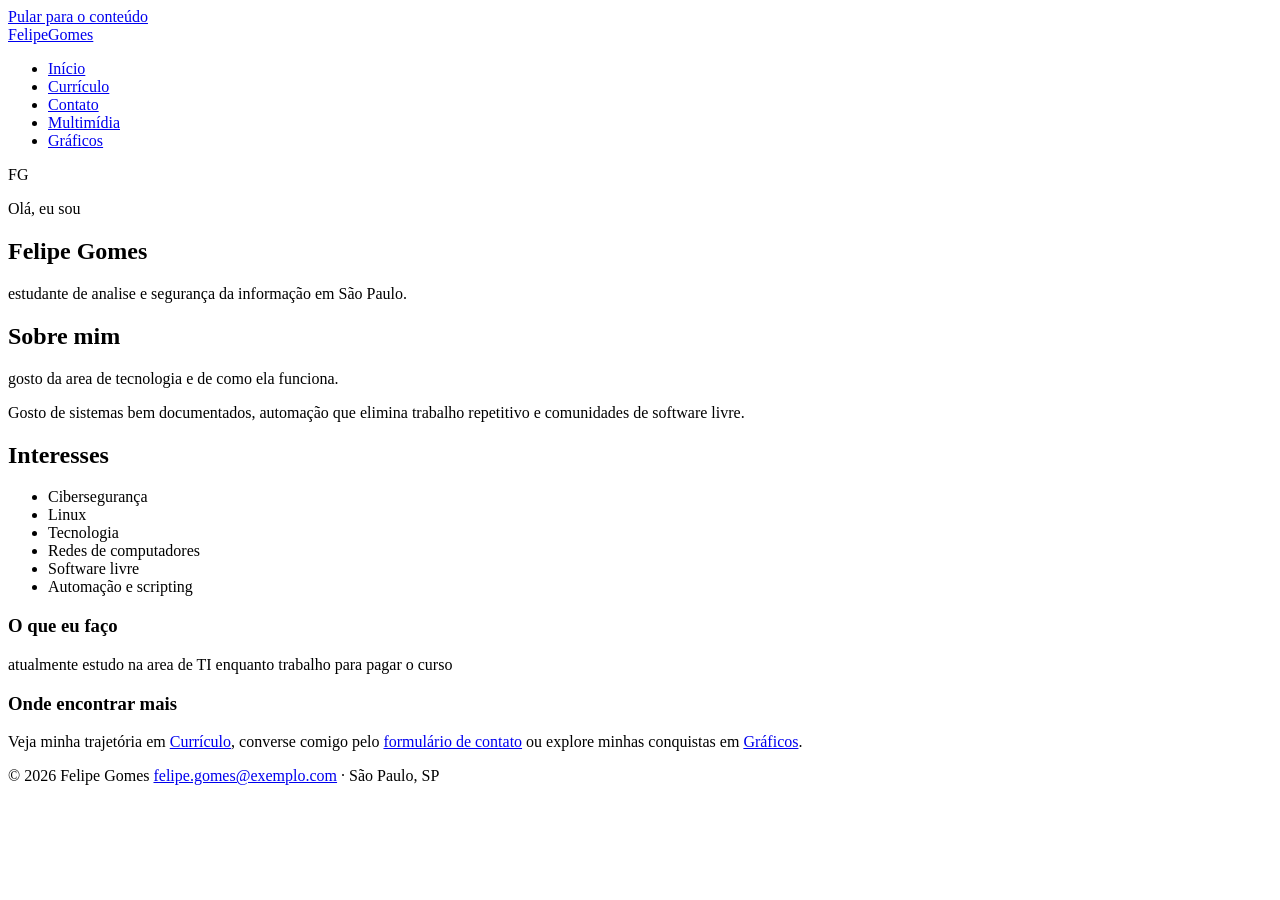
==== index.html @ fa4b6366 "Adiciona as 5 páginas HTML do site (início, currículo, contato, multimídia e gráficos)" ====
<!DOCTYPE html>
<html lang="pt-BR">
<head>
  <meta charset="UTF-8">
  <meta name="viewport" content="width=device-width, initial-scale=1.0">
  <title>Felipe Gomes — Início</title>
  <meta name="description" content="Site pessoal de Felipe Gomes, analista de segurança da informação e entusiasta de Linux e tecnologia.">
  <link rel="stylesheet" href="css/style.css">
</head>
<body>
  <a class="skip-link" href="#conteudo">Pular para o conteúdo</a>

  <header class="site-header">
    <div class="header-inner">
      <a class="wordmark" href="index.html">Felipe<span>Gomes</span></a>
      <nav class="main-nav" aria-label="Menu principal">
        <ul>
          <li><a href="index.html">Início</a></li>
          <li><a href="curriculo.html">Currículo</a></li>
          <li><a href="formulario.html">Contato</a></li>
          <li><a href="multimidia.html">Multimídia</a></li>
          <li><a href="graficos.html">Gráficos</a></li>
        </ul>
      </nav>
    </div>
  </header>

  <main id="conteudo">
    <section class="page-hero page-hero--flush">
      <div class="identity-row">
        <div class="avatar" role="img" aria-label="Avatar com as iniciais FG">FG</div>
        <div>
          <p class="kicker">Olá, eu sou</p>
          <h1>Felipe Gomes</h1>
          <p class="lead">estudante de analise e segurança da informação em São Paulo.</p>
        </div>
      </div>
    </section>

    <div class="card-grid">
      <section class="card">
        <h2>Sobre mim</h2>
        <p>
          gosto da area de tecnologia e de como ela funciona.
        </p>
        <p>
          Gosto de sistemas bem documentados, automação que elimina trabalho
          repetitivo e comunidades de software livre.
        </p>
      </section>

      <section class="card">
        <h2>Interesses</h2>
        <ul class="tag-list">
          <li>Cibersegurança</li>
          <li>Linux</li>
          <li>Tecnologia</li>
          <li>Redes de computadores</li>
          <li>Software livre</li>
          <li>Automação e scripting</li>
        </ul>
      </section>

      <section class="card">
        <h3>O que eu faço</h3>
        <p>
          atualmente estudo na area de TI enquanto trabalho para pagar o curso
        </p>
      </section>

      <section class="card">
        <h3>Onde encontrar mais</h3>
        <p>
          Veja minha trajetória em <a href="curriculo.html">Currículo</a>,
          converse comigo pelo <a href="formulario.html">formulário de contato</a>
          ou explore minhas conquistas em <a href="graficos.html">Gráficos</a>.
        </p>
      </section>
    </div>
  </main>

  <footer class="site-footer">
    <div class="footer-inner">
      <span>&copy; 2026 Felipe Gomes</span>
      <span><a href="mailto:felipe.gomes@exemplo.com">felipe.gomes@exemplo.com</a> · São Paulo, SP</span>
    </div>
  </footer>

  <script src="js/nav.js"></script>
</body>
</html>
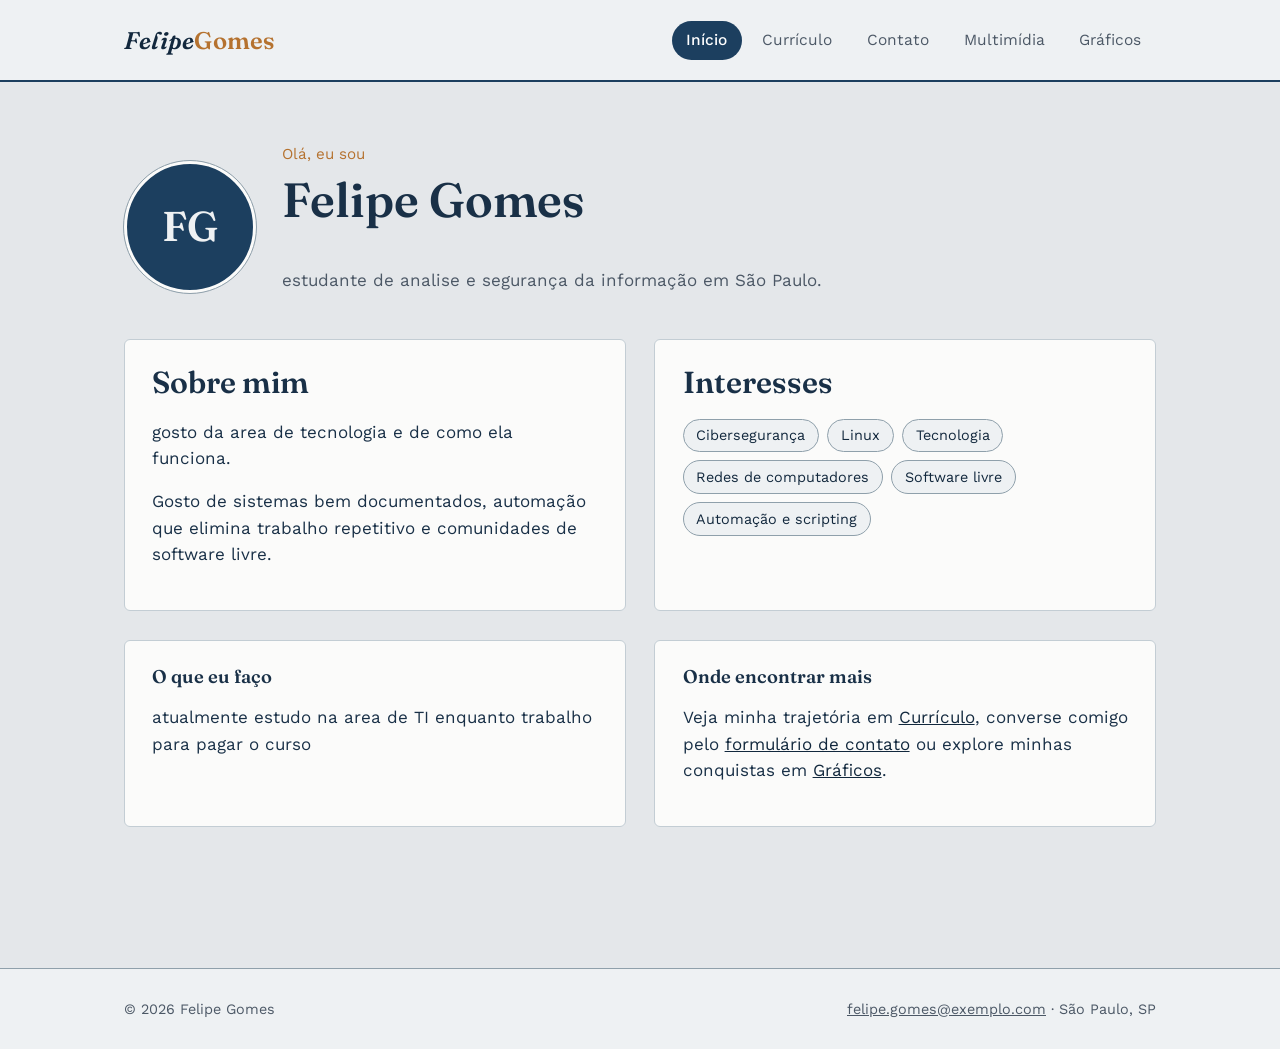
==== commit def2aec3: "Renomeia css/style.css para css/estilos.css e atualiza os links das páginas" ====
--- a/index.html
+++ b/index.html
@@ -5,7 +5,7 @@
   <meta name="viewport" content="width=device-width, initial-scale=1.0">
   <title>Felipe Gomes — Início</title>
   <meta name="description" content="Site pessoal de Felipe Gomes, analista de segurança da informação e entusiasta de Linux e tecnologia.">
-  <link rel="stylesheet" href="css/style.css">
+  <link rel="stylesheet" href="css/estilos.css">
 </head>
 <body>
   <a class="skip-link" href="#conteudo">Pular para o conteúdo</a>
--- a/css/estilos.css
+++ b/css/estilos.css
@@ -0,0 +1,589 @@
+/* =========================================================
+   Felipe Gomes — site pessoal (CP2: responsivo, mobile-first)
+   Paleta: azul escuro + ocre queimado sobre papel acinzentado
+   Tipografia: Fraunces (títulos) + Work Sans (texto)
+
+   Estratégia: os estilos base abaixo valem para celulares.
+   Telas maiores recebem ajustes via @media (min-width: ...):
+     - 640px  -> tablets / celulares na horizontal
+     - 960px  -> desktops
+   ========================================================= */
+
+@import url('https://fonts.googleapis.com/css2?family=Fraunces:ital,opsz,wght@0,9..144,400;0,9..144,600;1,9..144,500&family=Work+Sans:wght@400;500;600&display=swap');
+
+:root {
+  --paper: #e4e7ea;
+  --paper-warm: #eef1f3;
+  --ink: #193047;
+  --ink-soft: #4c5866;
+  --accent: #1c3f5f;
+  --accent-deep: #12283d;
+  --ochre: #b5722f;
+  --card: #fbfbfa;
+  --line: #c3cdd4;
+  --line-strong: #8fa0ab;
+  --radius: 6px;
+  --measure: 68ch;
+  --page-width: 1080px;
+}
+
+* { box-sizing: border-box; }
+
+html { scroll-behavior: smooth; }
+
+body {
+  margin: 0;
+  background: var(--paper);
+  color: var(--ink);
+  font-family: 'Work Sans', sans-serif;
+  font-size: 1rem;
+  line-height: 1.55;
+}
+
+/* ---------- Imagens e mídias responsivas ---------- */
+img,
+svg,
+video,
+canvas,
+iframe {
+  max-width: 100%;
+}
+
+img,
+svg,
+video,
+canvas {
+  height: auto;
+}
+
+img,
+video { display: block; }
+
+a { color: var(--accent-deep); }
+a:hover { color: var(--ochre); }
+
+h1, h2, h3 {
+  font-family: 'Fraunces', serif;
+  font-weight: 600;
+  color: var(--ink);
+  line-height: 1.15;
+  margin-top: 0;
+}
+
+h1 { font-size: 2rem; }
+h2 { font-size: 1.4rem; margin-bottom: 0.6em; }
+h3 { font-size: 1.1rem; margin-bottom: 0.4em; }
+
+p { max-width: var(--measure); }
+
+/* ---------- Skip link ---------- */
+.skip-link {
+  position: absolute;
+  left: -999px;
+  top: 0;
+  background: var(--accent);
+  color: #fff;
+  padding: 0.6em 1em;
+  z-index: 100;
+}
+.skip-link:focus {
+  left: 1rem;
+  top: 1rem;
+}
+
+/* ---------- Cabeçalho / menu (Flexbox) ---------- */
+.site-header {
+  border-bottom: 2px solid var(--accent);
+  background: var(--paper-warm);
+}
+
+/* Mobile: logo em cima, menu embaixo */
+.header-inner {
+  max-width: var(--page-width);
+  margin: 0 auto;
+  padding: 1rem;
+  display: flex;
+  flex-direction: column;
+  align-items: flex-start;
+  gap: 0.7rem;
+}
+
+.wordmark {
+  font-family: 'Fraunces', serif;
+  font-weight: 600;
+  font-style: italic;
+  font-size: 1.4rem;
+  color: var(--accent-deep);
+  text-decoration: none;
+  letter-spacing: 0.01em;
+}
+.wordmark:hover { color: var(--ochre); }
+.wordmark span { color: var(--ochre); font-style: normal; }
+
+.main-nav ul {
+  list-style: none;
+  display: flex;
+  flex-wrap: wrap;
+  gap: 0.35rem;
+  margin: 0;
+  padding: 0;
+}
+
+.main-nav a {
+  display: inline-block;
+  padding: 0.5rem 0.8rem;
+  color: var(--ink-soft);
+  text-decoration: none;
+  font-size: 0.95rem;
+  border-radius: 999px;
+  border: 1px solid transparent;
+  transition: border-color 0.15s ease, color 0.15s ease, background 0.15s ease;
+}
+
+.main-nav a:hover {
+  border-color: var(--line-strong);
+  color: var(--accent-deep);
+}
+
+.main-nav a[aria-current="page"] {
+  background: var(--accent);
+  color: #fff;
+  font-weight: 500;
+}
+
+/* ---------- Layout base ---------- */
+main {
+  max-width: var(--page-width);
+  margin: 0 auto;
+  padding: 0.5rem 1rem 3rem;
+}
+
+.page-hero {
+  padding: 1.6rem 0 0.3rem;
+}
+
+.page-hero--flush { padding-bottom: 0; }
+
+.kicker {
+  color: var(--ochre);
+  font-size: 0.95rem;
+  margin: 0 0 0.3rem;
+}
+
+.lead {
+  color: var(--ink-soft);
+  margin-top: 0.4rem;
+}
+
+/* ---------- Grid de cards ---------- */
+/* Mobile: 1 coluna */
+.card-grid {
+  display: grid;
+  grid-template-columns: minmax(0, 1fr);
+  gap: 1rem;
+  margin: 1.4rem 0;
+}
+
+.card {
+  background: var(--card);
+  border: 1px solid var(--line);
+  border-radius: var(--radius);
+  padding: 1.2rem;
+}
+
+.card h2, .card h3 { margin-top: 0; }
+
+.card.wide { grid-column: 1 / -1; }
+
+.card-solo {
+  background: var(--card);
+  border: 1px solid var(--line);
+  border-radius: var(--radius);
+  padding: 1.2rem;
+  margin: 1.4rem 0;
+}
+
+.form-card { max-width: 640px; }
+
+/* ---------- Identidade (index) — Flexbox ---------- */
+.identity-row {
+  display: flex;
+  flex-direction: column;
+  align-items: flex-start;
+  gap: 1rem;
+  margin-bottom: 1rem;
+}
+
+.avatar {
+  width: 96px;
+  height: 96px;
+  border-radius: 50%;
+  background: var(--accent);
+  color: var(--paper-warm);
+  display: flex;
+  align-items: center;
+  justify-content: center;
+  font-family: 'Fraunces', serif;
+  font-size: 2rem;
+  font-weight: 600;
+  border: 3px solid var(--card);
+  outline: 1px solid var(--line-strong);
+  flex-shrink: 0;
+}
+
+.tag-list {
+  list-style: none;
+  display: flex;
+  flex-wrap: wrap;
+  gap: 0.5rem;
+  padding: 0;
+  margin: 0.8rem 0 0;
+}
+
+.tag-list li {
+  border: 1px solid var(--line-strong);
+  color: var(--accent-deep);
+  padding: 0.3rem 0.8rem;
+  border-radius: 999px;
+  font-size: 0.9rem;
+  background: var(--paper-warm);
+}
+
+/* ---------- Listas ---------- */
+.plain-list {
+  padding-left: 1.2rem;
+  margin: 0.6rem 0 0;
+}
+.plain-list li { margin-bottom: 0.9rem; }
+.plain-list li:last-child { margin-bottom: 0; }
+
+.entry-title {
+  font-weight: 600;
+  color: var(--ink);
+}
+.entry-meta {
+  display: block;
+  font-size: 0.9rem;
+  color: var(--ink-soft);
+  margin-top: 0.15rem;
+}
+
+/* ---------- Tabela ---------- */
+/* Em telas estreitas a tabela rola na horizontal dentro do card */
+.table-wrap {
+  overflow-x: auto;
+}
+
+table {
+  width: 100%;
+  border-collapse: collapse;
+  margin-top: 0.6rem;
+  font-size: 0.9rem;
+}
+
+caption {
+  text-align: left;
+  color: var(--ink-soft);
+  margin-bottom: 0.6rem;
+  font-size: 0.9rem;
+}
+
+th, td {
+  text-align: left;
+  padding: 0.55rem 0.5rem;
+  border-bottom: 1px solid var(--line);
+}
+
+thead th {
+  border-bottom: 2px solid var(--accent);
+  color: var(--accent-deep);
+  font-weight: 600;
+}
+
+tbody tr:hover { background: var(--paper-warm); }
+
+/* ---------- Formulário ---------- */
+fieldset {
+  min-width: 0;
+  border: 1px solid var(--line);
+  border-radius: var(--radius);
+  padding: 1rem;
+  margin: 0 0 1.4rem;
+}
+
+legend {
+  font-family: 'Fraunces', serif;
+  font-weight: 600;
+  padding: 0 0.5rem;
+  color: var(--accent-deep);
+}
+
+.field { margin-bottom: 1.15rem; }
+
+.field label {
+  display: block;
+  font-weight: 500;
+  margin-bottom: 0.35rem;
+}
+
+.field-label {
+  display: block;
+  font-weight: 500;
+  margin-bottom: 0.4rem;
+}
+
+.optional {
+  font-weight: 400;
+  color: var(--ink-soft);
+}
+
+/* Grid do formulário: 1 coluna no mobile, 2 colunas em telas maiores */
+.field-grid {
+  display: grid;
+  grid-template-columns: minmax(0, 1fr);
+  column-gap: 1.2rem;
+}
+
+input[type="text"],
+input[type="email"],
+input[type="tel"],
+select,
+textarea {
+  width: 100%;
+  font: inherit;
+  padding: 0.65rem 0.75rem;
+  border: 1px solid var(--line-strong);
+  border-radius: 4px;
+  background: #fff;
+  color: var(--ink);
+}
+
+input:focus, select:focus, textarea:focus, a:focus, button:focus {
+  outline: 2px solid var(--ochre);
+  outline-offset: 2px;
+}
+
+textarea { resize: vertical; min-height: 120px; }
+
+.radio-row, .checkbox-row {
+  display: flex;
+  align-items: flex-start;
+  gap: 0.6rem;
+  margin-bottom: 0.6rem;
+  font-weight: 400;
+}
+.radio-row input, .checkbox-row input { margin-top: 0.3rem; }
+.radio-row label, .checkbox-row label { display: inline; font-weight: 400; margin: 0; }
+
+.btn {
+  display: block;
+  width: 100%;
+  background: var(--accent);
+  color: #fff;
+  border: none;
+  padding: 0.8rem 1.5rem;
+  border-radius: 999px;
+  font: inherit;
+  font-weight: 500;
+  cursor: pointer;
+  transition: background 0.15s ease;
+}
+.btn:hover { background: var(--accent-deep); }
+
+.form-status {
+  margin-top: 1.1rem;
+  padding: 0.85rem 1rem;
+  border-radius: var(--radius);
+  border: 1px solid var(--accent);
+  background: var(--paper-warm);
+  color: var(--accent-deep);
+  display: none;
+}
+.form-status.visible { display: block; }
+
+/* ---------- Multimídia ---------- */
+.media-frame {
+  width: 100%;
+  border-radius: var(--radius);
+  overflow: hidden;
+  border: 1px solid var(--line);
+}
+
+.media-frame--audio { padding: 1rem; }
+
+video,
+iframe.map-frame {
+  width: 100%;
+  display: block;
+  border: none;
+}
+
+iframe.map-frame { height: 260px; }
+
+audio { width: 100%; }
+
+.media-caption {
+  font-size: 0.9rem;
+  color: var(--ink-soft);
+  margin-top: 0.6rem;
+}
+
+/* ---------- Gráficos ---------- */
+canvas {
+  display: block;
+  width: 100%;
+  background: var(--paper-warm);
+  border-radius: var(--radius);
+}
+
+.svg-wrap {
+  display: flex;
+  align-items: center;
+  justify-content: center;
+  padding: 1rem 0;
+}
+
+.botanical {
+  width: 100%;
+  max-width: 160px;
+  height: auto;
+}
+
+.leaf {
+  fill: var(--paper-warm);
+  stroke: var(--accent);
+  stroke-width: 2;
+  transition: fill 0.25s ease, transform 0.25s ease;
+  transform-origin: center;
+}
+.botanical:hover .leaf {
+  fill: var(--accent);
+  transform: scale(1.04) rotate(-2deg);
+}
+.vein { stroke: var(--ochre); stroke-width: 1.4; fill: none; opacity: 0.85; }
+
+/* ---------- Rodapé (Flexbox) ---------- */
+.site-footer {
+  border-top: 1px solid var(--line-strong);
+  background: var(--paper-warm);
+  margin-top: 2rem;
+}
+
+.footer-inner {
+  max-width: var(--page-width);
+  margin: 0 auto;
+  padding: 1.4rem 1rem;
+  display: flex;
+  flex-direction: column;
+  gap: 0.4rem;
+  font-size: 0.9rem;
+  color: var(--ink-soft);
+}
+
+.footer-inner a { color: var(--ink-soft); }
+.footer-inner a:hover { color: var(--ochre); }
+
+/* =========================================================
+   Telas médias (>= 640px): tablets e celulares deitados
+   ========================================================= */
+@media (min-width: 640px) {
+  body { font-size: 1.0625rem; }
+
+  h1 { font-size: 2.5rem; }
+  h2 { font-size: 1.7rem; }
+  h3 { font-size: 1.15rem; }
+
+  /* Cabeçalho em linha: logo à esquerda, menu à direita */
+  .header-inner {
+    flex-direction: row;
+    flex-wrap: wrap;
+    align-items: center;
+    justify-content: space-between;
+    padding: 1.3rem 1.5rem;
+    gap: 0.8rem 1.5rem;
+  }
+
+  .wordmark { font-size: 1.5rem; }
+
+  .main-nav a {
+    padding: 0.4rem 0.85rem;
+    font-size: 0.97rem;
+  }
+
+  main { padding: 1rem 1.5rem 4rem; }
+
+  .page-hero { padding-top: 2.4rem; }
+
+  /* Grid em 2 colunas */
+  .card-grid {
+    grid-template-columns: repeat(2, minmax(0, 1fr));
+    gap: 1.4rem;
+    margin: 1.8rem 0;
+  }
+
+  .card,
+  .card-solo { padding: 1.6rem 1.7rem; }
+
+  .card-solo { margin: 1.8rem 0; }
+
+  /* Identidade em linha */
+  .identity-row {
+    flex-direction: row;
+    align-items: center;
+    gap: 1.6rem;
+    margin-bottom: 1.5rem;
+  }
+
+  .avatar {
+    width: 132px;
+    height: 132px;
+    font-size: 2.6rem;
+  }
+
+  table { font-size: 0.96rem; }
+  th, td { padding: 0.65rem 0.7rem; }
+
+  fieldset { padding: 1.4rem 1.5rem 1.6rem; }
+
+  .field-grid { grid-template-columns: repeat(2, minmax(0, 1fr)); }
+
+  .btn {
+    display: inline-block;
+    width: auto;
+  }
+
+  iframe.map-frame { height: 340px; }
+
+  .botanical { max-width: 200px; }
+
+  .site-footer { margin-top: 3rem; }
+
+  .footer-inner {
+    flex-direction: row;
+    flex-wrap: wrap;
+    justify-content: space-between;
+    padding: 1.8rem 1.5rem;
+  }
+}
+
+/* =========================================================
+   Telas grandes (>= 960px): desktops
+   ========================================================= */
+@media (min-width: 960px) {
+  h1 { font-size: 3rem; }
+  h2 { font-size: 1.9rem; }
+
+  .page-hero { padding-top: 2.8rem; }
+
+  .card-grid { gap: 1.8rem; }
+
+  iframe.map-frame { height: 420px; }
+
+  .botanical { max-width: 220px; }
+}
+
+/* ---------- Acessibilidade: menos movimento ---------- */
+@media (prefers-reduced-motion: reduce) {
+  html { scroll-behavior: auto; }
+  * { transition: none !important; animation: none !important; }
+}
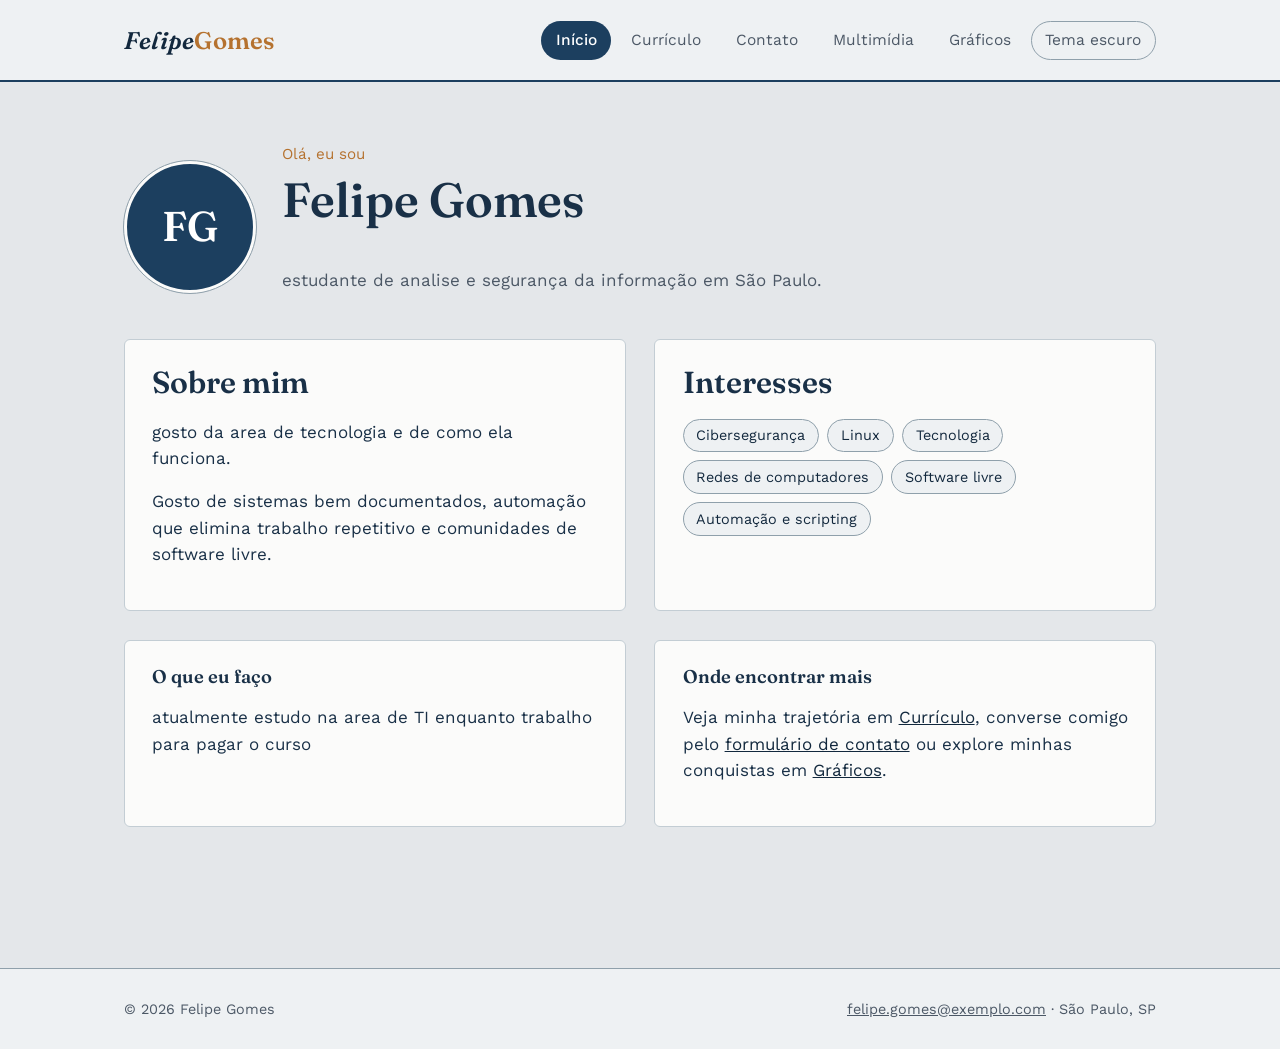
==== commit 5918b913: "Adiciona tema claro/escuro com botão no menu e preferência salva no localStorage" ====
--- a/index.html
+++ b/index.html
@@ -6,6 +6,7 @@
   <title>Felipe Gomes — Início</title>
   <meta name="description" content="Site pessoal de Felipe Gomes, analista de segurança da informação e entusiasta de Linux e tecnologia.">
   <link rel="stylesheet" href="css/estilos.css">
+  <script src="js/scripts.js"></script>
 </head>
 <body>
   <a class="skip-link" href="#conteudo">Pular para o conteúdo</a>
@@ -20,6 +21,7 @@
           <li><a href="formulario.html">Contato</a></li>
           <li><a href="multimidia.html">Multimídia</a></li>
           <li><a href="graficos.html">Gráficos</a></li>
+          <li><button type="button" class="theme-toggle" id="theme-toggle" aria-pressed="false">Tema escuro</button></li>
         </ul>
       </nav>
     </div>
@@ -86,6 +88,5 @@
     </div>
   </footer>
 
-  <script src="js/nav.js"></script>
 </body>
 </html>
--- a/css/estilos.css
+++ b/css/estilos.css
@@ -25,6 +25,24 @@
   --radius: 6px;
   --measure: 68ch;
   --page-width: 1080px;
+  --accent-hover: #12283d;
+  --field-bg: #ffffff;
+}
+
+/* ---------- Tema escuro: só troca os valores das variáveis ---------- */
+:root[data-theme="dark"] {
+  --paper: #0e1a26;
+  --paper-warm: #15263a;
+  --ink: #e6edf3;
+  --ink-soft: #a9b8c6;
+  --accent: #2f6ea3;
+  --accent-deep: #9cc7ee;
+  --accent-hover: #25587f;
+  --ochre: #e0a259;
+  --card: #1a2c41;
+  --line: #2d4359;
+  --line-strong: #5d778e;
+  --field-bg: #0e1a26;
 }
 
 * { box-sizing: border-box; }
@@ -219,7 +237,7 @@
   height: 96px;
   border-radius: 50%;
   background: var(--accent);
-  color: var(--paper-warm);
+  color: #fff;
   display: flex;
   align-items: center;
   justify-content: center;
@@ -354,7 +372,7 @@
   padding: 0.65rem 0.75rem;
   border: 1px solid var(--line-strong);
   border-radius: 4px;
-  background: #fff;
+  background: var(--field-bg);
   color: var(--ink);
 }
 
@@ -388,7 +406,7 @@
   cursor: pointer;
   transition: background 0.15s ease;
 }
-.btn:hover { background: var(--accent-deep); }
+.btn:hover { background: var(--accent-hover); }
 
 .form-status {
   margin-top: 1.1rem;
@@ -587,3 +605,34 @@
   html { scroll-behavior: auto; }
   * { transition: none !important; animation: none !important; }
 }
+
+/* ---------- Botão de tema (menu) ---------- */
+.theme-toggle {
+  font: inherit;
+  font-size: 0.95rem;
+  padding: 0.5rem 0.8rem;
+  color: var(--ink-soft);
+  background: transparent;
+  border: 1px solid var(--line-strong);
+  border-radius: 999px;
+  cursor: pointer;
+  transition: border-color 0.15s ease, color 0.15s ease, background 0.15s ease;
+}
+
+.theme-toggle:hover {
+  border-color: var(--accent);
+  color: var(--accent-deep);
+}
+
+.theme-toggle[aria-pressed="true"] {
+  background: var(--paper);
+  color: var(--accent-deep);
+  border-color: var(--accent-deep);
+}
+
+@media (min-width: 640px) {
+  .theme-toggle {
+    padding: 0.4rem 0.85rem;
+    font-size: 0.97rem;
+  }
+}
